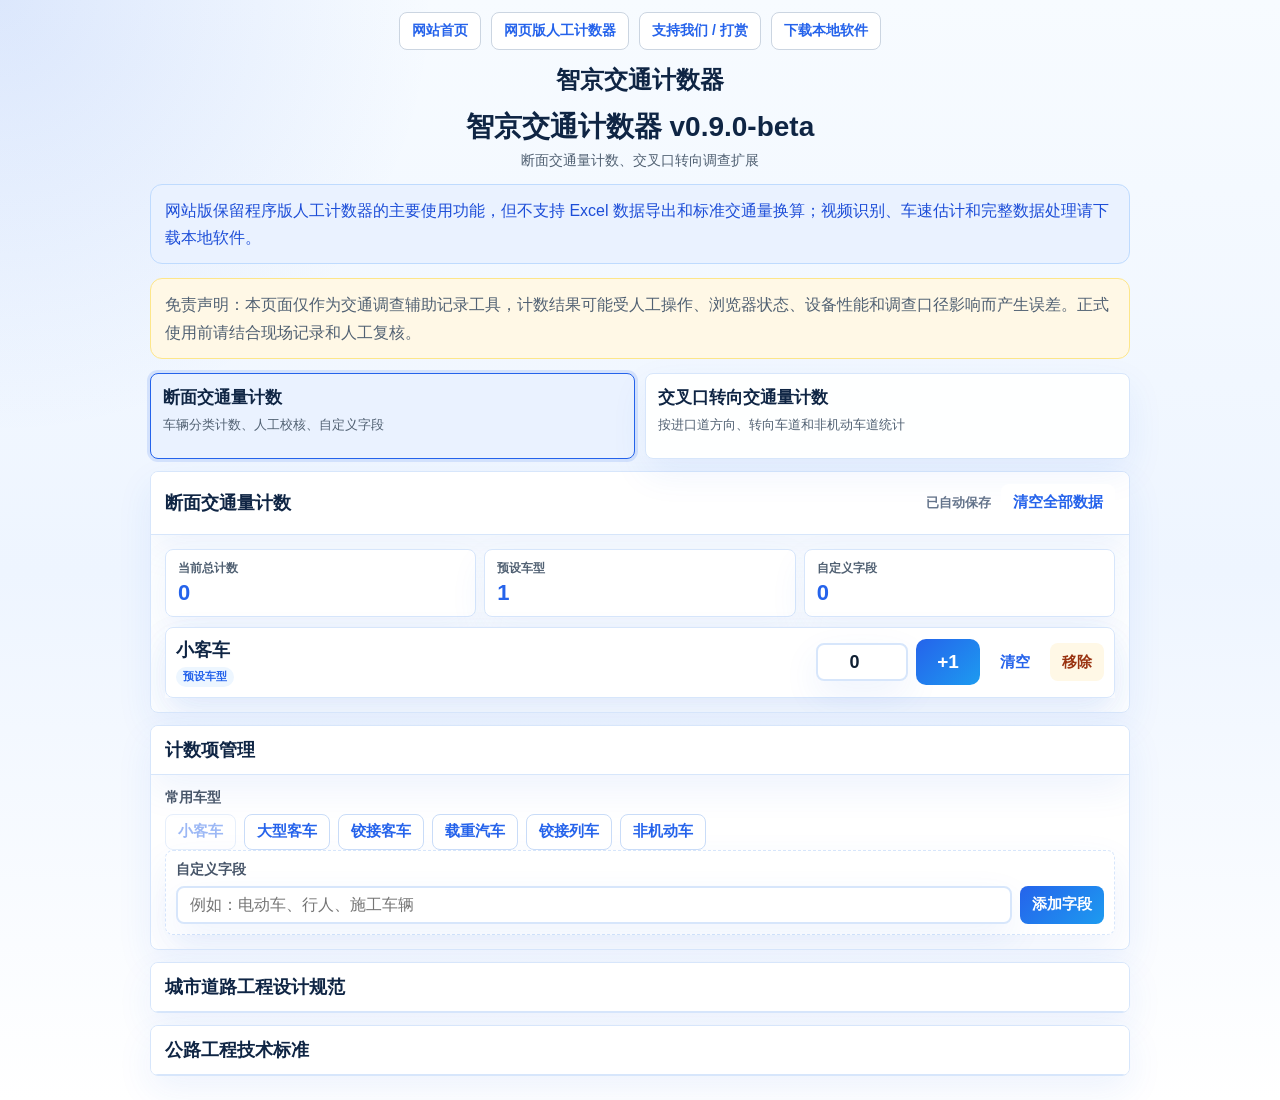
==== counter.html @ b11c57f7 "Add clean web counter page" ====
<!DOCTYPE html>
<html lang="zh-CN">
<head>
  <meta charset="UTF-8">
  <meta name="viewport" content="width=device-width, initial-scale=1.0">
  <title>智京交通计数器 v0.9.0-beta</title>
  <link rel="icon" href="data:,">
  <style>
    * {
      box-sizing: border-box;
      margin: 0;
      padding: 0;
    }

    body {
      min-height: 100vh;
      font-family: "Microsoft YaHei", "PingFang SC", Arial, sans-serif;
      color: #1f2937;
      background: #eef2f6;
      padding: 12px;
    }

    body::before {
      content: "ZhiJing交通计数器";
      position: fixed;
      top: 50%;
      left: 50%;
      transform: translate(-50%, -50%);
      font-size: 64px;
      color: rgba(31, 41, 55, 0.045);
      z-index: 9999;
      pointer-events: none;
      white-space: nowrap;
      font-weight: 700;
    }

    .app {
      width: min(980px, 100%);
      margin: 0 auto;
      position: relative;
    }

    .module-nav {
      align-items: center;
      display: flex;
      flex-wrap: wrap;
      gap: 10px;
      justify-content: center;
      margin: 0 auto 14px;
      max-width: 980px;
    }

    .module-nav a {
      background: #fff;
      border: 1px solid #cbd5e1;
      border-radius: 8px;
      color: #2563eb;
      font-size: 14px;
      font-weight: 800;
      padding: 9px 12px;
      text-decoration: none;
    }

    .module-nav a:hover {
      border-color: #2563eb;
    }

    .title {
      text-align: center;
      font-size: 28px;
      margin: 12px 0 6px;
      color: #111827;
    }

    .subtitle {
      text-align: center;
      color: #64748b;
      margin-bottom: 14px;
      font-size: 14px;
    }

    .page-logo {
      display: block;
      height: auto;
      margin: 0 auto 12px;
      max-width: 150px;
      width: 28vw;
    }

    .manual-module-grid {
      display: grid;
      gap: 10px;
      grid-template-columns: 1fr 1fr;
      margin-bottom: 12px;
    }

    .manual-module-card {
      min-height: 86px;
      padding: 12px;
      border: 1px solid #cbd5e1;
      border-radius: 8px;
      background: #fff;
      color: #1f2937;
      text-align: left;
      cursor: pointer;
      display: grid;
      gap: 7px;
      align-content: start;
    }

    .manual-module-card.active {
      border-color: #2563eb;
      box-shadow: 0 0 0 3px rgba(37, 99, 235, 0.12);
      background: #eff6ff;
    }

    .manual-module-card strong {
      color: #111827;
      font-size: 17px;
    }

    .manual-module-card span {
      color: #64748b;
      font-size: 13px;
      line-height: 1.45;
    }

    .module-badge {
      display: inline-flex;
      width: fit-content;
      min-height: 22px;
      align-items: center;
      padding: 2px 8px;
      border-radius: 999px;
      background: #f1f5f9;
      color: #475569;
      font-size: 12px;
      font-style: normal;
      font-weight: 800;
    }

    .module-view[hidden] {
      display: none;
    }

    .placeholder-panel {
      min-height: 220px;
      display: grid;
      place-items: center;
      padding: 30px 16px;
      text-align: center;
    }

    .placeholder-panel h2 {
      color: #111827;
      font-size: 24px;
      margin-bottom: 8px;
    }

    .placeholder-panel p {
      color: #64748b;
      font-size: 15px;
      line-height: 1.6;
      max-width: 560px;
    }

    .turning-config-grid {
      display: grid;
      gap: 12px;
      grid-template-columns: minmax(220px, 1fr) 2fr;
      align-items: start;
    }

    .lane-config-grid {
      display: grid;
      gap: 8px;
    }

    .lane-group-title {
      color: #334155;
      font-size: 13px;
      font-weight: 800;
      margin: 2px 0 1px;
    }

    .lane-advanced {
      border: 1px solid #d7e0ea;
      border-radius: 8px;
      background: #f8fafc;
      overflow: hidden;
    }

    .lane-advanced summary {
      cursor: pointer;
      color: #1e3a8a;
      font-size: 14px;
      font-weight: 800;
      list-style-position: inside;
      padding: 11px 12px;
    }

    .lane-advanced-body {
      display: grid;
      gap: 8px;
      padding: 0 10px 10px;
    }

    .lane-advanced-note {
      color: #64748b;
      font-size: 12px;
      font-weight: 700;
      line-height: 1.45;
      padding: 0 2px 2px;
    }

    .lane-config-row {
      align-items: center;
      display: grid;
      gap: 8px;
      grid-template-columns: minmax(120px, 1fr) 120px;
      padding: 9px 10px;
      border: 1px solid #e2e8f0;
      border-radius: 8px;
      background: #f8fafc;
    }

    .lane-config-row strong {
      color: #111827;
      font-size: 15px;
    }

    .lane-label-inline {
      display: inline-flex;
      align-items: center;
      gap: 8px;
      min-width: 0;
    }

    .lane-icon {
      flex: 0 0 auto;
      width: 34px;
      height: 34px;
      color: #1d4ed8;
      overflow: visible;
    }

    .lane-icon.combo {
      width: 40px;
      height: 40px;
    }

    .lane-icon.non-motor {
      display: grid;
      place-items: center;
      width: 34px;
      height: 34px;
      border: 2px solid #16803c;
      border-radius: 50%;
      color: #166534;
      font-size: 13px;
      font-weight: 900;
    }

    .lane-count-input {
      width: 100%;
      height: 36px;
      border: 2px solid #cbd5e1;
      border-radius: 8px;
      padding: 0 10px;
      text-align: center;
      font: inherit;
      font-weight: 800;
    }

    .turning-counter-row {
      grid-template-columns: minmax(130px, 1fr) 92px repeat(3, auto);
    }

    .turning-counter-block {
      display: grid;
      gap: 8px;
      padding: 10px;
      border: 1px solid #e2e8f0;
      border-radius: 8px;
      background: #ffffff;
    }

    .turning-counter-head {
      align-items: center;
      display: grid;
      gap: 8px;
      grid-template-columns: minmax(120px, 1fr) auto;
    }

    .count-mode {
      display: inline-flex;
      gap: 4px;
      padding: 3px;
      border: 1px solid #cbd5e1;
      border-radius: 8px;
      background: #f8fafc;
    }

    .count-mode button {
      min-height: 30px;
      border: 0;
      border-radius: 6px;
      padding: 0 9px;
      background: transparent;
      color: #475569;
      font-size: 13px;
      font-weight: 800;
    }

    .count-mode button.active {
      background: #2563eb;
      color: #fff;
    }

    .turning-lane-list {
      display: grid;
      gap: 7px;
    }

    .turning-lane-row {
      align-items: center;
      display: grid;
      gap: 8px;
      grid-template-columns: minmax(110px, 1fr) 92px repeat(3, auto);
      padding: 8px;
      border: 1px solid #e2e8f0;
      border-radius: 8px;
      background: #f8fafc;
    }

    .turning-empty {
      padding: 12px;
      border: 1px dashed #cbd5e1;
      border-radius: 8px;
      background: #f8fafc;
      color: #64748b;
      font-size: 14px;
      font-weight: 700;
      text-align: center;
    }

    .counter-meta {
      color: #64748b;
      font-size: 12px;
      font-weight: 700;
      margin-top: 5px;
    }

    .section {
      background: #fff;
      border: 1px solid #dbe3ed;
      border-radius: 8px;
      box-shadow: 0 4px 16px rgba(15, 23, 42, 0.06);
      margin-bottom: 12px;
      overflow: hidden;
    }

    .section-header {
      display: flex;
      align-items: center;
      justify-content: space-between;
      gap: 12px;
      padding: 12px 14px;
      background: #f8fafc;
      border-bottom: 1px solid #e2e8f0;
    }

    .section-title {
      font-size: 18px;
      font-weight: 700;
      color: #111827;
    }

    .section-body {
      padding: 14px;
    }

    .counter-list {
      display: grid;
      gap: 8px;
    }

    .summary-strip {
      display: grid;
      grid-template-columns: repeat(3, minmax(0, 1fr));
      gap: 8px;
      margin-bottom: 10px;
    }

    .summary-item {
      padding: 10px 12px;
      border: 1px solid #dbe3ed;
      border-radius: 8px;
      background: #f8fafc;
    }

    .summary-label {
      color: #64748b;
      font-size: 12px;
      font-weight: 700;
    }

    .summary-value {
      margin-top: 3px;
      color: #111827;
      font-size: 22px;
      font-weight: 800;
    }

    .counter-row {
      display: grid;
      grid-template-columns: minmax(120px, 1fr) 92px repeat(3, auto);
      align-items: center;
      gap: 8px;
      padding: 10px;
      border: 1px solid #e2e8f0;
      border-radius: 8px;
      background: #fff;
    }

    .counter-name {
      min-width: 0;
      font-size: 18px;
      font-weight: 700;
      color: #111827;
      word-break: break-word;
    }

    .tag {
      display: inline-flex;
      align-items: center;
      width: fit-content;
      min-height: 20px;
      margin-top: 5px;
      padding: 2px 7px;
      border-radius: 999px;
      background: #edf6ff;
      color: #2563eb;
      font-size: 11px;
      font-weight: 700;
    }

    .count-input,
    .field-input {
      width: 100%;
      height: 38px;
      border: 2px solid #cbd5e1;
      border-radius: 8px;
      background: #fff;
      color: #111827;
      font-size: 16px;
      outline: none;
      padding: 0 12px;
      transition: border-color 0.16s, box-shadow 0.16s;
    }

    .count-input {
      border-color: #3182ce;
      text-align: center;
      font-size: 18px;
      font-weight: 700;
    }

    .count-input:focus,
    .field-input:focus {
      border-color: #2563eb;
      box-shadow: 0 0 0 3px rgba(37, 99, 235, 0.14);
    }

    .button {
      min-height: 38px;
      border: none;
      border-radius: 8px;
      padding: 0 12px;
      color: #fff;
      font-size: 15px;
      font-weight: 700;
      cursor: pointer;
      white-space: nowrap;
      transition: transform 0.12s, filter 0.12s;
    }

    .count-plus {
      min-height: 46px;
      min-width: 64px;
      padding: 0 18px;
      font-size: 19px;
      border-radius: 10px;
    }

    .button:hover {
      filter: brightness(0.97);
    }

    .button:active {
      transform: translateY(1px);
    }

    .primary {
      background: #2563eb;
    }

    .success {
      background: #16803c;
    }

    .danger {
      background: #dc2626;
    }

    .muted {
      background: #64748b;
    }

    .purple {
      background: #6d5bd0;
    }

    .add-area {
      display: grid;
      grid-template-columns: minmax(220px, 1fr) auto;
      gap: 8px;
      align-items: end;
      padding: 10px;
      border-radius: 8px;
      background: #f8fafc;
      border: 1px dashed #cbd5e1;
    }

    .field-group {
      display: grid;
      gap: 7px;
    }

    .field-label {
      font-size: 14px;
      color: #475569;
      font-weight: 700;
    }

    .standard-buttons {
      display: flex;
      flex-wrap: wrap;
      gap: 8px;
    }

    .preset-area {
      display: flex;
      flex-wrap: wrap;
      gap: 8px;
    }

    .preset-button {
      min-height: 36px;
      padding: 0 12px;
      border-radius: 8px;
      border: 1px solid #b9c7d8;
      background: #fff;
      color: #1f2937;
      font-size: 15px;
      font-weight: 700;
      cursor: pointer;
    }

    .preset-button:disabled {
      cursor: not-allowed;
      opacity: 0.45;
      background: #f1f5f9;
    }

    .toolbar {
      display: flex;
      flex-wrap: wrap;
      justify-content: center;
      gap: 10px;
      margin-bottom: 18px;
    }

    .convert-panel {
      display: none;
      padding-top: 4px;
    }

    .standard-buttons {
      justify-content: center;
      margin-bottom: 16px;
    }

    .standard-buttons .active {
      outline: 3px solid rgba(109, 91, 208, 0.25);
      background: #4936b6;
    }

    .factor-table-wrap,
    .result-box {
      display: none;
    }

    .result-box {
      margin-top: 14px;
      padding: 14px;
      border: 1px solid #bbf7d0;
      border-radius: 8px;
      background: #f0fdf4;
      color: #166534;
      text-align: center;
      font-size: 24px;
      font-weight: 800;
    }

    .import-notice {
      display: none;
      gap: 8px;
      margin-bottom: 10px;
      padding: 10px 12px;
      border: 1px solid #bfdbfe;
      border-radius: 8px;
      background: #eff6ff;
      color: #1e3a8a;
      font-size: 14px;
      font-weight: 700;
      line-height: 1.5;
    }

    .import-notice small {
      color: #475569;
      font-size: 12px;
      font-weight: 600;
    }

    .export-notice {
      display: none;
      gap: 8px;
      margin-bottom: 10px;
      padding: 10px 12px;
      border: 1px solid #b8dfc4;
      border-radius: 8px;
      background: #eef9f2;
      color: #14532d;
      font-size: 14px;
      font-weight: 700;
      line-height: 1.5;
    }

    .export-notice a {
      color: #145c63;
      font-weight: 800;
    }

    table {
      width: 100%;
      border-collapse: collapse;
      overflow: hidden;
      border-radius: 8px;
      font-size: 16px;
    }

    th,
    td {
      border: 1px solid #cbd5e1;
      padding: 10px;
      text-align: center;
    }

    th {
      background: #eff6ff;
      color: #1e3a8a;
      font-weight: 800;
    }

    .details-content {
      display: none;
      padding: 0 18px 18px;
    }

    .module-note {
      display: grid;
      gap: 6px;
      padding: 12px;
      border: 1px dashed #b9c7d8;
      border-radius: 8px;
      background: #f8fafc;
      color: #475569;
      font-size: 14px;
      line-height: 1.6;
    }

    .module-note strong {
      color: #111827;
    }

    .save-state {
      color: #64748b;
      font-size: 13px;
      font-weight: 700;
    }

    .details-content table {
      margin-top: 0;
    }

    @media (max-width: 620px) {
      .summary-strip,
      .counter-row,
      .add-area,
      .turning-config-grid,
      .lane-config-row,
      .turning-counter-head,
      .turning-counter-row,
      .turning-lane-row,
      .manual-module-grid {
        grid-template-columns: 1fr;
      }

      .counter-row .button,
      .add-area .button {
        width: 100%;
      }

      .title {
        font-size: 27px;
      }

      .counter-name {
        font-size: 20px;
      }

      body {
        padding: 12px;
      }
    }
  </style>
  <style>
    :root {
      color-scheme: dark;
    }

    body {
      background:
        radial-gradient(circle at top right, rgba(214, 175, 92, 0.16), transparent 34vw),
        linear-gradient(180deg, #0b0b0d 0%, #151515 48%, #0b0b0d 100%);
      color: #f7f3e8;
    }

    .manual-module-card,
    .section-card,
    .summary-card,
    .counter-row,
    .web-hidden-feature,
    .convert-section,
    .table-wrapper,
    .custom-box,
    .turning-config,
    .turning-counter-row,
    .turning-summary,
    .result-box,
    .standard-buttons .button,
    input,
    select {
      background: linear-gradient(180deg, #171717, #101010);
      border-color: rgba(214, 175, 92, 0.36);
      color: #f7f3e8;
      box-shadow: 0 14px 34px rgba(0, 0, 0, 0.22);
    }

    .title,
    .section-title,
    .counter-name,
    .summary-value,
    .manual-module-card strong,
    label,
    th,
    h1,
    h2,
    h3 {
      color: #fffaf0;
    }

    .subtitle,
    .manual-module-card span,
    .summary-label,
    .counter-meta,
    .hint,
    .field-note,
    td,
    p {
      color: #d4d0c5;
    }

    .counter-value,
    .summary-value,
    .lane-icon,
    .imported-note,
    a {
      color: #f4d58d;
    }

    .manual-module-card.active,
    .manual-module-card:hover,
    input:focus,
    select:focus {
      background: rgba(214, 175, 92, 0.12);
      border-color: #d6af5c;
      box-shadow: 0 0 0 3px rgba(214, 175, 92, 0.16);
    }

    .button,
    .button.primary,
    .button.success,
    .button.purple,
    .count-plus,
    .count-mode button.active {
      background: linear-gradient(135deg, #d6af5c, #f4d58d);
      color: #111111;
      border-color: #d6af5c;
    }

    .button.muted,
    .count-mode button,
    .preset-button {
      background: #111111;
      border-color: rgba(214, 175, 92, 0.34);
      color: #f4d58d;
    }

    .button.danger {
      background: #2a1712;
      color: #ffd7c2;
    }

    .badge,
    .standard-note,
    .export-notice,
    .website-mode-note {
      background: #17120a;
      border-color: rgba(214, 175, 92, 0.42);
      color: #f7e7ba;
    }

    table th {
      background: #211a0c;
      color: #f4d58d;
    }

    .section,
    .section-header,
    .summary-item,
    .add-area,
    .counter-list,
    .table-box,
    .details-content,
    .turning-section,
    .turning-panel,
    .lane-config,
    .lane-type-row,
    .count-input,
    .field-input {
      background: linear-gradient(180deg, #171717, #101010) !important;
      border-color: rgba(214, 175, 92, 0.36) !important;
      color: #f7f3e8 !important;
    }

    .section-header {
      border-bottom-color: rgba(214, 175, 92, 0.22) !important;
    }
  </style>
  <style>
    .export-notice,
    button[onclick="exportManualExcel()"],
    .convert-section,
    .details-content,
    button[onclick^="toggleTable"] {
      display: none !important;
    }

    body::before {
      display: none !important;
    }

    .website-mode-note {
      background: #fff7ed;
      border: 1px solid #fed7aa;
      border-radius: 12px;
      color: #7c2d12;
      line-height: 1.7;
      margin: 0 auto 14px;
      max-width: 980px;
      padding: 12px 14px;
    }

    .web-disclaimer-note {
      background: #fff8e6;
      border: 1px solid #fde68a;
      border-radius: 12px;
      color: #7c4a03;
      line-height: 1.7;
      margin: 0 auto 14px;
      max-width: 980px;
      padding: 12px 14px;
    }
  </style>
  <style>
    :root {
      color-scheme: light;
    }

    body {
      background:
        radial-gradient(circle at top left, rgba(37, 99, 235, 0.13), transparent 34vw),
        linear-gradient(180deg, #f7fbff 0%, #eef5ff 52%, #ffffff 100%) !important;
      color: #102033 !important;
    }

    .manual-module-card,
    .section-card,
    .summary-card,
    .counter-row,
    .convert-section,
    .table-wrapper,
    .custom-box,
    .turning-config,
    .turning-counter-row,
    .turning-summary,
    .result-box,
    .standard-buttons .button,
    .section,
    .section-header,
    .summary-item,
    .add-area,
    .counter-list,
    .table-box,
    .details-content,
    .turning-section,
    .turning-panel,
    .lane-config,
    .lane-type-row,
    .count-input,
    .field-input,
    .lane-advanced,
    .lane-config-row,
    input,
    select {
      background: rgba(255, 255, 255, 0.96) !important;
      border-color: #d7e6fb !important;
      box-shadow: 0 14px 36px rgba(37, 99, 235, 0.08) !important;
      color: #102033 !important;
    }

    .title,
    .section-title,
    .counter-name,
    .summary-value,
    .manual-module-card strong,
    label,
    th,
    h1,
    h2,
    h3,
    .lane-group-title,
    .lane-config-row strong {
      color: #0f2544 !important;
    }

    .subtitle,
    .manual-module-card span,
    .summary-label,
    .counter-meta,
    .hint,
    .field-note,
    td,
    p,
    .lane-advanced-note {
      color: #516173 !important;
    }

    .counter-value,
    .summary-value,
    .lane-icon,
    .imported-note,
    a,
    .module-badge,
    .lane-advanced summary {
      color: #2563eb !important;
    }

    .module-badge,
    .standard-note,
    .website-mode-note {
      background: #eaf2ff !important;
      border-color: #bfdbfe !important;
      color: #1d4ed8 !important;
    }

    .export-notice {
      background: #fff8e6 !important;
      border-color: #fde68a !important;
      color: #7c4a03 !important;
    }

    .manual-module-card.active,
    .manual-module-card:hover,
    input:focus,
    select:focus {
      background: #eaf2ff !important;
      border-color: #2563eb !important;
      box-shadow: 0 0 0 3px rgba(37, 99, 235, 0.14) !important;
    }

    .button,
    .button.primary,
    .button.success,
    .button.purple,
    .count-plus,
    .count-mode button.active {
      background: linear-gradient(135deg, #2563eb, #1d9bf0) !important;
      border-color: #2563eb !important;
      color: #ffffff !important;
    }

    .button.muted,
    .count-mode button,
    .preset-button {
      background: #ffffff !important;
      border-color: #c9dcf8 !important;
      color: #2563eb !important;
    }

    .button.danger {
      background: #fff8e6 !important;
      border-color: #f59e0b !important;
      color: #9a3412 !important;
    }

    table th {
      background: #eaf2ff !important;
      color: #1d4ed8 !important;
    }

    .section-header {
      border-bottom-color: #d7e6fb !important;
    }

    .lane-icon.non-motor {
      border-color: #16a34a !important;
      color: #15803d !important;
    }
  .page-logo-text{color:#0f2544;font-size:24px;font-weight:900;text-align:center;margin:0 auto 10px;} `</style>
</head>
<body>
  <svg width="0" height="0" style="position:absolute" aria-hidden="true" focusable="false">
    <symbol id="icon-lane-left" viewBox="0 0 44 44">
      <path d="M30 36 V19 C30 14.6 26.4 11 22 11 H11" fill="none" stroke="currentColor" stroke-width="9" stroke-linecap="round" stroke-linejoin="round"/>
      <path d="M14 4 4 11 14 18 Z" fill="currentColor"/>
    </symbol>
    <symbol id="icon-lane-right" viewBox="0 0 44 44">
      <path d="M14 36 V19 C14 14.6 17.6 11 22 11 H33" fill="none" stroke="currentColor" stroke-width="9" stroke-linecap="round" stroke-linejoin="round"/>
      <path d="M30 4 40 11 30 18 Z" fill="currentColor"/>
    </symbol>
    <symbol id="icon-lane-through" viewBox="0 0 44 44">
      <path d="M22 38 V10" fill="none" stroke="currentColor" stroke-width="9" stroke-linecap="round"/>
      <path d="M22 2 11 15 H33 Z" fill="currentColor"/>
    </symbol>
    <symbol id="icon-lane-uturn" viewBox="0 0 44 44">
      <path d="M30 36 V15 C30 9.5 25.5 5 20 5 H17 C11.5 5 7 9.5 7 15 V18" fill="none" stroke="currentColor" stroke-width="8" stroke-linecap="round" stroke-linejoin="round"/>
      <path d="M15 17 7 28 0 17 Z" fill="currentColor"/>
    </symbol>
    <symbol id="icon-lane-left-uturn" viewBox="0 0 64 64">
      <path d="M47 56 V31 C47 23 40 16 32 16 H17" fill="none" stroke="currentColor" stroke-width="8" stroke-linecap="round" stroke-linejoin="round"/>
      <path d="M20 7 6 16 20 25 Z" fill="currentColor"/>
      <path d="M34 56 V39 C34 31 28 25 20 25 H18 C13 25 9 29 9 34 V38" fill="none" stroke="currentColor" stroke-width="6" stroke-linecap="round" stroke-linejoin="round"/>
      <path d="M17 37 9 51 1 37 Z" fill="currentColor"/>
    </symbol>
    <symbol id="icon-lane-through-left" viewBox="0 0 52 52">
      <path d="M32 45 V16" fill="none" stroke="currentColor" stroke-width="8" stroke-linecap="round"/>
      <path d="M32 6 21 19 H43 Z" fill="currentColor"/>
      <path d="M32 27 C32 21 27 16 21 16 H11" fill="none" stroke="currentColor" stroke-width="8" stroke-linecap="round" stroke-linejoin="round"/>
      <path d="M14 9 4 16 14 23 Z" fill="currentColor"/>
    </symbol>
    <symbol id="icon-lane-through-right" viewBox="0 0 52 52">
      <path d="M20 45 V16" fill="none" stroke="currentColor" stroke-width="8" stroke-linecap="round"/>
      <path d="M20 6 9 19 H31 Z" fill="currentColor"/>
      <path d="M20 27 C20 21 25 16 31 16 H41" fill="none" stroke="currentColor" stroke-width="8" stroke-linecap="round" stroke-linejoin="round"/>
      <path d="M38 9 48 16 38 23 Z" fill="currentColor"/>
    </symbol>
    <symbol id="icon-lane-left-right" viewBox="0 0 52 52">
      <path d="M26 45 V30 C26 22 20 16 12 16 H11" fill="none" stroke="currentColor" stroke-width="8" stroke-linecap="round" stroke-linejoin="round"/>
      <path d="M14 9 4 16 14 23 Z" fill="currentColor"/>
      <path d="M26 30 C26 22 32 16 40 16 H41" fill="none" stroke="currentColor" stroke-width="8" stroke-linecap="round" stroke-linejoin="round"/>
      <path d="M38 9 48 16 38 23 Z" fill="currentColor"/>
    </symbol>
    <symbol id="icon-lane-through-left-right" viewBox="0 0 56 56">
      <path d="M28 49 V14" fill="none" stroke="currentColor" stroke-width="8" stroke-linecap="round"/>
      <path d="M28 4 17 17 H39 Z" fill="currentColor"/>
      <path d="M28 29 C28 22 23 17 16 17 H11" fill="none" stroke="currentColor" stroke-width="8" stroke-linecap="round" stroke-linejoin="round"/>
      <path d="M14 10 4 17 14 24 Z" fill="currentColor"/>
      <path d="M28 29 C28 22 33 17 40 17 H45" fill="none" stroke="currentColor" stroke-width="8" stroke-linecap="round" stroke-linejoin="round"/>
      <path d="M42 10 52 17 42 24 Z" fill="currentColor"/>
    </symbol>
  </svg>
  <main class="app">
    <nav class="module-nav manual-module-nav" aria-label="模块导航">
      <a href="./index.html">网站首页</a>
      <a href="./manual-counter.html">网页版人工计数器</a>
      <a href="./support.html">支持我们 / 打赏</a>
      <a href="https://github.com/15611434697lsr/-/releases/latest/download/trafficcounter.zip">下载本地软件</a>
    </nav>
    <div class="page-logo-text">智京交通计数器</div>
    <h1 class="title">智京交通计数器 v0.9.0-beta</h1>
    <p class="subtitle">断面交通量计数、交叉口转向调查扩展</p>
    <p class="website-mode-note">网站版保留程序版人工计数器的主要使用功能，但不支持 Excel 数据导出和标准交通量换算；视频识别、车速估计和完整数据处理请下载本地软件。</p>
    <p class="web-disclaimer-note">免责声明：本页面仅作为交通调查辅助记录工具，计数结果可能受人工操作、浏览器状态、设备性能和调查口径影响而产生误差。正式使用前请结合现场记录和人工复核。</p>

    <section class="manual-module-grid" aria-label="人工计数模块">
      <button class="manual-module-card active" id="trafficVolumeTab" type="button" onclick="selectManualModule('trafficVolume')">
        <strong>断面交通量计数</strong>
        <span>车辆分类计数、人工校核、自定义字段</span>
      </button>
      <button class="manual-module-card" id="turningMovementTab" type="button" onclick="selectManualModule('turningMovement')">
        <strong>交叉口转向交通量计数</strong>
        <span>按进口道方向、转向车道和非机动车道统计</span>
      </button>
    </section>

    <div class="module-view" id="trafficVolumeModule">

    <section class="section">
      <div class="section-header">
        <div class="section-title">断面交通量计数</div>
        <div style="display: flex; align-items: center; gap: 10px; flex-wrap: wrap; justify-content: flex-end;">
          <span class="save-state" id="saveState">已自动保存</span>
          <button class="button primary" type="button" onclick="exportManualExcel()">导出 Excel</button>
          <button class="button muted" type="button" onclick="clearAll()">清空全部数据</button>
        </div>
      </div>
      <div class="section-body">
        <div class="summary-strip">
          <div class="summary-item">
            <div class="summary-label">当前总计数</div>
            <div class="summary-value" id="summaryTotal">0</div>
          </div>
          <div class="summary-item">
            <div class="summary-label">预设车型</div>
            <div class="summary-value" id="summaryPreset">0</div>
          </div>
          <div class="summary-item">
            <div class="summary-label">自定义字段</div>
            <div class="summary-value" id="summaryCustom">0</div>
          </div>
        </div>
        <div class="import-notice" id="importNotice"></div>
        <div class="export-notice" id="exportNotice"></div>
        <div class="counter-list" id="counterList"></div>
      </div>
    </section>

    <section class="section">
      <div class="section-header">
        <div class="section-title">计数项管理</div>
      </div>
      <div class="section-body">
        <label class="field-group">
          <span class="field-label">常用车型</span>
          <div class="preset-area" id="presetArea"></div>
        </label>
        <div class="add-area">
          <label class="field-group">
            <span class="field-label">自定义字段</span>
            <input class="field-input" id="customName" type="text" placeholder="例如：电动车、行人、施工车辆" onkeydown="handleCustomKey(event)">
          </label>
          <button class="button success" type="button" onclick="addCustomCounter()">添加字段</button>
        </div>
      </div>
    </section>

    <section class="section">
      <div class="section-header">
        <div class="section-title">城市道路工程设计规范</div>
        <button class="button primary" type="button" onclick="toggleTable('cityTableBox')">查看车辆外廓尺寸表</button>
      </div>
      <div class="details-content" id="cityTableBox">
        <table>
          <thead>
            <tr>
              <th>车辆类型</th>
              <th>总长(m)</th>
              <th>总宽(m)</th>
              <th>总高(m)</th>
              <th>前悬(m)</th>
              <th>轴距(m)</th>
              <th>后悬(m)</th>
            </tr>
          </thead>
          <tbody>
            <tr>
              <td>小客车</td>
              <td>6.0</td>
              <td>1.8</td>
              <td>2.0</td>
              <td>0.8</td>
              <td>3.8</td>
              <td>1.4</td>
            </tr>
            <tr>
              <td>大型车</td>
              <td>12.0</td>
              <td>2.5</td>
              <td>4.0</td>
              <td>1.5</td>
              <td>6.5</td>
              <td>4.0</td>
            </tr>
            <tr>
              <td>铰接车</td>
              <td>18.0</td>
              <td>2.5</td>
              <td>4.0</td>
              <td>1.7</td>
              <td>5.8+6.7</td>
              <td>3.8</td>
            </tr>
          </tbody>
        </table>
      </div>
    </section>

    <section class="section">
      <div class="section-header">
        <div class="section-title">公路工程技术标准</div>
        <button class="button primary" type="button" onclick="toggleTable('roadTableBox')">查看设计车辆外廓尺寸表</button>
      </div>
      <div class="details-content" id="roadTableBox">
        <table>
          <thead>
            <tr>
              <th>车辆类型</th>
              <th>总长(m)</th>
              <th>总宽(m)</th>
              <th>总高(m)</th>
              <th>前悬(m)</th>
              <th>轴距(m)</th>
              <th>后悬(m)</th>
            </tr>
          </thead>
          <tbody>
            <tr>
              <td>小客车</td>
              <td>6.0</td>
              <td>1.8</td>
              <td>2.0</td>
              <td>0.8</td>
              <td>3.8</td>
              <td>1.4</td>
            </tr>
            <tr>
              <td>大型客车</td>
              <td>13.7</td>
              <td>2.55</td>
              <td>4.0</td>
              <td>2.6</td>
              <td>6.5+1.5</td>
              <td>3.1</td>
            </tr>
            <tr>
              <td>铰接客车</td>
              <td>18.0</td>
              <td>2.5</td>
              <td>4.0</td>
              <td>1.7</td>
              <td>5.8+6.7</td>
              <td>3.8</td>
            </tr>
            <tr>
              <td>载重汽车</td>
              <td>12.0</td>
              <td>2.5</td>
              <td>4.0</td>
              <td>1.5</td>
              <td>6.5</td>
              <td>4.0</td>
            </tr>
            <tr>
              <td>铰接列车</td>
              <td>18.1</td>
              <td>2.55</td>
              <td>4.0</td>
              <td>1.5</td>
              <td>3.3+11.0</td>
              <td>2.3</td>
            </tr>
          </tbody>
        </table>
      </div>
    </section>

    </div>

    <div class="module-view" id="turningMovementModule" hidden>
      <section class="section">
        <div class="section-header">
          <div class="section-title">进口道与车道配置</div>
          <div style="display: flex; align-items: center; gap: 10px; flex-wrap: wrap; justify-content: flex-end;">
            <button class="button primary" type="button" onclick="exportManualExcel()">导出 Excel</button>
            <button class="button muted" type="button" onclick="resetTurningMovement()">清空交叉口计数</button>
          </div>
        </div>
        <div class="section-body">
          <div class="turning-config-grid">
            <label class="field-group">
              <span class="field-label">进口道行驶方向</span>
              <select class="field-input" id="approachDirection" onchange="updateTurningDirection(this.value)">
                <option value="东至西">东至西</option>
                <option value="西至东">西至东</option>
                <option value="南至北">南至北</option>
                <option value="北至南">北至南</option>
                <option value="东北至西南">东北至西南</option>
                <option value="西南至东北">西南至东北</option>
                <option value="西北至东南">西北至东南</option>
                <option value="东南至西北">东南至西北</option>
              </select>
            </label>

            <div class="lane-config-grid" aria-label="车道组成">
              <div class="lane-group-title">常用车道</div>
              <div class="lane-config-row">
                <strong class="lane-label-inline"><svg class="lane-icon" aria-hidden="true"><use href="#icon-lane-left"></use></svg>左转车道</strong>
                <input class="lane-count-input" id="lane-left" type="number" min="0" max="12" value="1" oninput="updateTurningLaneCount('left', this.value)" onchange="updateTurningLaneCount('left', this.value)">
              </div>
              <div class="lane-config-row">
                <strong class="lane-label-inline"><svg class="lane-icon" aria-hidden="true"><use href="#icon-lane-uturn"></use></svg>掉头车道</strong>
                <input class="lane-count-input" id="lane-uturn" type="number" min="0" max="12" value="0" oninput="updateTurningLaneCount('uturn', this.value)" onchange="updateTurningLaneCount('uturn', this.value)">
              </div>
              <div class="lane-config-row">
                <strong class="lane-label-inline"><svg class="lane-icon" aria-hidden="true"><use href="#icon-lane-through"></use></svg>直行车道</strong>
                <input class="lane-count-input" id="lane-through" type="number" min="0" max="12" value="1" oninput="updateTurningLaneCount('through', this.value)" onchange="updateTurningLaneCount('through', this.value)">
              </div>
              <div class="lane-config-row">
                <strong class="lane-label-inline"><svg class="lane-icon" aria-hidden="true"><use href="#icon-lane-right"></use></svg>右转车道</strong>
                <input class="lane-count-input" id="lane-right" type="number" min="0" max="12" value="1" oninput="updateTurningLaneCount('right', this.value)" onchange="updateTurningLaneCount('right', this.value)">
              </div>
              <div class="lane-config-row">
                <strong class="lane-label-inline"><span class="lane-icon non-motor">非</span>非机动车道</strong>
                <input class="lane-count-input" id="lane-nonMotor" type="number" min="0" max="12" value="1" oninput="updateTurningLaneCount('nonMotor', this.value)" onchange="updateTurningLaneCount('nonMotor', this.value)">
              </div>

              <details class="lane-advanced">
                <summary>组合车道（二级选项）</summary>
                <div class="lane-advanced-body">
                  <div class="lane-advanced-note">道路存在复合箭头车道时再填写；没有的保持 0。</div>
              <div class="lane-config-row">
                <strong class="lane-label-inline"><svg class="lane-icon combo" aria-hidden="true"><use href="#icon-lane-left-uturn"></use></svg>左转掉头混合车道</strong>
                <input class="lane-count-input" id="lane-leftUturn" type="number" min="0" max="12" value="0" oninput="updateTurningLaneCount('leftUturn', this.value)" onchange="updateTurningLaneCount('leftUturn', this.value)">
              </div>
              <div class="lane-config-row">
                <strong class="lane-label-inline"><svg class="lane-icon combo" aria-hidden="true"><use href="#icon-lane-through-left"></use></svg>直行左转混合车道</strong>
                <input class="lane-count-input" id="lane-throughLeft" type="number" min="0" max="12" value="0" oninput="updateTurningLaneCount('throughLeft', this.value)" onchange="updateTurningLaneCount('throughLeft', this.value)">
              </div>
              <div class="lane-config-row">
                <strong class="lane-label-inline"><svg class="lane-icon combo" aria-hidden="true"><use href="#icon-lane-through-right"></use></svg>直行右转混合车道</strong>
                <input class="lane-count-input" id="lane-throughRight" type="number" min="0" max="12" value="0" oninput="updateTurningLaneCount('throughRight', this.value)" onchange="updateTurningLaneCount('throughRight', this.value)">
              </div>
              <div class="lane-config-row">
                <strong class="lane-label-inline"><svg class="lane-icon combo" aria-hidden="true"><use href="#icon-lane-left-right"></use></svg>左转右转混合车道</strong>
                <input class="lane-count-input" id="lane-leftRight" type="number" min="0" max="12" value="0" oninput="updateTurningLaneCount('leftRight', this.value)" onchange="updateTurningLaneCount('leftRight', this.value)">
              </div>
              <div class="lane-config-row">
                <strong class="lane-label-inline"><svg class="lane-icon combo" aria-hidden="true"><use href="#icon-lane-through-left-right"></use></svg>直行左转右转混合车道</strong>
                <input class="lane-count-input" id="lane-throughLeftRight" type="number" min="0" max="12" value="0" oninput="updateTurningLaneCount('throughLeftRight', this.value)" onchange="updateTurningLaneCount('throughLeftRight', this.value)">
              </div>
                </div>
              </details>
            </div>
          </div>
        </div>
      </section>

      <section class="section">
        <div class="section-header">
          <div class="section-title">转向交通量计数</div>
          <span class="save-state" id="turningSaveState">已自动保存</span>
        </div>
        <div class="section-body">
          <div class="export-notice" id="turningExportNotice"></div>
          <div class="summary-strip">
            <div class="summary-item">
              <div class="summary-label">当前进口道</div>
              <div class="summary-value" id="turningDirectionSummary">东至西</div>
            </div>
            <div class="summary-item">
              <div class="summary-label">机动车转向合计</div>
              <div class="summary-value" id="turningMotorTotal">0</div>
            </div>
            <div class="summary-item">
              <div class="summary-label">非机动车合计</div>
              <div class="summary-value" id="turningNonMotorTotal">0</div>
            </div>
          </div>
          <div class="counter-list" id="turningCounterList"></div>
        </div>
      </section>
    </div>

  </main>

  <script>
    const STORAGE_KEY = "trafficCounterV13";
    const TURNING_STORAGE_KEY = "turningMovementCounterV1";
    const VIDEO_IMPORT_KEY = "trafficCounterVideoImportV1";
    const ROAD_STANDARD_NAMES = ["小客车", "大型客车", "铰接客车", "载重汽车", "铰接列车"];
    const TURNING_TYPES = [
      { key: "left", name: "左转", laneLabel: "左转车道", motor: true },
      { key: "uturn", name: "掉头", laneLabel: "掉头车道", motor: true },
      { key: "through", name: "直行", laneLabel: "直行车道", motor: true },
      { key: "right", name: "右转", laneLabel: "右转车道", motor: true },
      { key: "nonMotor", name: "非机动车", laneLabel: "非机动车道", motor: false }
    ];
    const TURNING_LANE_TYPES = [
      { key: "left", name: "左转车道" },
      { key: "leftUturn", name: "左转掉头混合车道" },
      { key: "throughLeft", name: "直行左转混合车道" },
      { key: "throughRight", name: "直行右转混合车道" },
      { key: "leftRight", name: "左转右转混合车道" },
      { key: "throughLeftRight", name: "直行左转右转混合车道" },
      { key: "uturn", name: "掉头车道" },
      { key: "through", name: "直行车道" },
      { key: "right", name: "右转车道" },
      { key: "nonMotor", name: "非机动车道" }
    ];
    const presetCounters = [
      { name: "小客车", road: 1.0, city: 1.0, selectable: true },
      { name: "大型客车", road: 1.5, city: 2.0, selectable: true },
      { name: "铰接客车", road: 4.0, city: 3.0, selectable: true },
      { name: "载重汽车", road: 2.5, city: 2.5, selectable: true },
      { name: "铰接列车", road: 4.0, city: 3.0, selectable: true },
      { name: "非机动车", road: 0.2, city: 0.2, selectable: true }
    ];

    let counters = [
      { name: "小客车", count: 0, road: 1.0, city: 1.0, custom: false }
    ];
    let turningMovement = {
      direction: "东至西",
      lanes: {
        left: 1,
        leftUturn: 0,
        throughLeft: 0,
        throughRight: 0,
        leftRight: 0,
        throughLeftRight: 0,
        uturn: 0,
        through: 1,
        right: 1,
        nonMotor: 1
      },
      counts: {
        left: 0,
        uturn: 0,
        through: 0,
        right: 0,
        nonMotor: 0
      },
      countModes: {
        left: "merged",
        uturn: "merged",
        through: "merged",
        right: "merged",
        nonMotor: "merged"
      },
      laneCounts: {
        left: [],
        uturn: [],
        through: [],
        right: [],
        nonMotor: []
      }
    };
    let currentStandard = "";
    let convertOpen = false;

    function selectManualModule(moduleName) {
      const trafficActive = moduleName === "trafficVolume";
      document.getElementById("trafficVolumeModule").hidden = !trafficActive;
      document.getElementById("turningMovementModule").hidden = trafficActive;
      document.getElementById("trafficVolumeTab").classList.toggle("active", trafficActive);
      document.getElementById("turningMovementTab").classList.toggle("active", !trafficActive);
    }

    function normalizeName(name) {
      return name.trim().replace(/\s+/g, " ");
    }

    function getCounter(name) {
      return counters.find(item => item.name === name);
    }

    function saveTurningMovement() {
      localStorage.setItem(TURNING_STORAGE_KEY, JSON.stringify(turningMovement));
      const state = document.getElementById("turningSaveState");
      if (state) state.innerText = "已自动保存";
    }

    function loadTurningMovement() {
      try {
        const saved = JSON.parse(localStorage.getItem(TURNING_STORAGE_KEY) || "null");
        if (!saved || typeof saved !== "object") return;
        turningMovement.direction = typeof saved.direction === "string" ? saved.direction : "东至西";
        TURNING_LANE_TYPES.forEach(type => {
          turningMovement.lanes[type.key] = clampLaneCount(saved.lanes?.[type.key]);
        });
        TURNING_TYPES.forEach(type => {
          turningMovement.counts[type.key] = Math.max(0, parseInt(saved.counts?.[type.key], 10) || 0);
          turningMovement.countModes[type.key] = saved.countModes?.[type.key] === "split" ? "split" : "merged";
          const savedLaneCounts = Array.isArray(saved.laneCounts?.[type.key]) ? saved.laneCounts[type.key] : [];
          turningMovement.laneCounts[type.key] = savedLaneCounts.map(value => Math.max(0, parseInt(value, 10) || 0));
        });
        normalizeTurningLaneCounts();
      } catch (error) {
        localStorage.removeItem(TURNING_STORAGE_KEY);
      }
    }

    function clampLaneCount(value) {
      return Math.max(0, Math.min(12, parseInt(value, 10) || 0));
    }

    function updateTurningDirection(value) {
      turningMovement.direction = value || "东至西";
      renderTurningMovement();
    }

    function updateTurningLaneCount(key, value) {
      if (!TURNING_LANE_TYPES.some(type => type.key === key)) return;
      turningMovement.lanes[key] = clampLaneCount(value);
      normalizeTurningLaneCounts();
      renderTurningMovement();
    }

    function syncTurningCount(key, value) {
      if (!TURNING_TYPES.some(type => type.key === key)) return;
      turningMovement.counts[key] = Math.max(0, parseInt(value, 10) || 0);
      renderTurningMovement();
    }

    function addTurningCount(key) {
      if (!TURNING_TYPES.some(type => type.key === key)) return;
      turningMovement.counts[key] += 1;
      renderTurningMovement();
    }

    function subtractTurningCount(key) {
      if (!TURNING_TYPES.some(type => type.key === key)) return;
      turningMovement.counts[key] = Math.max(0, turningMovement.counts[key] - 1);
      renderTurningMovement();
    }

    function clearTurningCount(key) {
      if (!TURNING_TYPES.some(type => type.key === key)) return;
      turningMovement.counts[key] = 0;
      turningMovement.laneCounts[key] = [];
      renderTurningMovement();
    }

    function resetTurningMovement() {
      const total = totalTurningCount();
      if (total > 0 && !confirm("确定要清空当前交叉口转向计数吗？")) return;
      TURNING_TYPES.forEach(type => {
        turningMovement.counts[type.key] = 0;
        turningMovement.laneCounts[type.key] = [];
      });
      renderTurningMovement();
    }

    function setTurningCountMode(key, mode) {
      if (!TURNING_TYPES.some(type => type.key === key)) return;
      turningMovement.countModes[key] = mode === "split" ? "split" : "merged";
      normalizeTurningLaneCounts();
      renderTurningMovement();
    }

    function syncTurningLaneCount(key, index, value) {
      if (!TURNING_TYPES.some(type => type.key === key)) return;
      normalizeTurningLaneCounts();
      turningMovement.laneCounts[key][index] = Math.max(0, parseInt(value, 10) || 0);
      renderTurningMovement();
    }

    function addTurningLaneCount(key, index) {
      if (!TURNING_TYPES.some(type => type.key === key)) return;
      normalizeTurningLaneCounts();
      turningMovement.laneCounts[key][index] = (turningMovement.laneCounts[key][index] || 0) + 1;
      renderTurningMovement();
    }

    function subtractTurningLaneCount(key, index) {
      if (!TURNING_TYPES.some(type => type.key === key)) return;
      normalizeTurningLaneCounts();
      turningMovement.laneCounts[key][index] = Math.max(0, (turningMovement.laneCounts[key][index] || 0) - 1);
      renderTurningMovement();
    }

    function clearTurningLaneCount(key, index) {
      if (!TURNING_TYPES.some(type => type.key === key)) return;
      normalizeTurningLaneCounts();
      turningMovement.laneCounts[key][index] = 0;
      renderTurningMovement();
    }

    function renderTurningMovement() {
      const directionInput = document.getElementById("approachDirection");
      if (directionInput) directionInput.value = turningMovement.direction;
      TURNING_LANE_TYPES.forEach(type => {
        const input = document.getElementById(`lane-${type.key}`);
        if (input) input.value = turningMovement.lanes[type.key];
      });

      const list = document.getElementById("turningCounterList");
      if (list) {
        const activeTypes = TURNING_TYPES.filter(type => effectiveTurningLaneCount(type.key) > 0);
        list.innerHTML = activeTypes.length ? activeTypes.map(type => {
          const laneCount = effectiveTurningLaneCount(type.key);
          const mode = turningMovement.countModes[type.key] || "merged";
          const count = turningTypeTotal(type.key);
          const average = laneCount > 0 ? (count / laneCount).toFixed(1) : "0.0";
          const laneDetail = turningLaneDetail(type.key);
          const modeButtons = laneCount > 1 ? `
            <div class="count-mode" aria-label="${escapeAttr(type.name)}计数方式">
              <button class="${mode === "merged" ? "active" : ""}" type="button" onclick="setTurningCountMode('${type.key}', 'merged')">合并</button>
              <button class="${mode === "split" ? "active" : ""}" type="button" onclick="setTurningCountMode('${type.key}', 'split')">分车道</button>
            </div>
          ` : "";
          const counterBody = mode === "split" && laneCount > 1
            ? renderTurningLaneRows(type, laneCount)
            : renderTurningMergedRow(type, count);
          return `
            <div class="turning-counter-block">
              <div class="turning-counter-head">
                <div>
                <div class="counter-name">${escapeHtml(type.name)}</div>
                <div class="counter-meta">${escapeHtml(turningMovement.direction)} · 有效车道 ${laneCount} 条 · ${escapeHtml(laneDetail)} · 平均 ${average} 辆/车道</div>
              </div>
                ${modeButtons}
              </div>
              ${counterBody}
            </div>
          `;
        }).join("") : `<div class="turning-empty">请先在上方填写至少一种车道数量。</div>`;
      }

      const motorTotal = TURNING_TYPES
        .filter(type => type.motor)
        .reduce((sum, type) => sum + turningTypeTotal(type.key), 0);
      const nonMotorTotal = turningTypeTotal("nonMotor");
      document.getElementById("turningDirectionSummary").innerText = turningMovement.direction;
      document.getElementById("turningMotorTotal").innerText = motorTotal;
      document.getElementById("turningNonMotorTotal").innerText = nonMotorTotal;
      saveTurningMovement();
    }

    function renderTurningMergedRow(type, count) {
      return `
        <div class="counter-row turning-counter-row">
          <div class="counter-meta">合并计数</div>
          <input class="count-input" type="number" min="0" value="${count}" onchange="syncTurningCount('${type.key}', this.value)">
          <button class="button primary count-plus" type="button" onclick="addTurningCount('${type.key}')">+1</button>
          <button class="button muted" type="button" onclick="subtractTurningCount('${type.key}')">-1</button>
          <button class="button danger" type="button" onclick="clearTurningCount('${type.key}')">清空</button>
        </div>
      `;
    }

    function renderTurningLaneRows(type, laneCount) {
      normalizeTurningLaneCounts();
      const rows = Array.from({ length: laneCount }, (_, index) => {
        const value = turningMovement.laneCounts[type.key][index] || 0;
        return `
          <div class="turning-lane-row">
            <div class="counter-meta">车道 ${index + 1}</div>
            <input class="count-input" type="number" min="0" value="${value}" onchange="syncTurningLaneCount('${type.key}', ${index}, this.value)">
            <button class="button primary count-plus" type="button" onclick="addTurningLaneCount('${type.key}', ${index})">+1</button>
            <button class="button muted" type="button" onclick="subtractTurningLaneCount('${type.key}', ${index})">-1</button>
            <button class="button danger" type="button" onclick="clearTurningLaneCount('${type.key}', ${index})">清空</button>
          </div>
        `;
      }).join("");
      return `<div class="turning-lane-list">${rows}</div>`;
    }

    function effectiveTurningLaneCount(key) {
      const lanes = turningMovement.lanes;
      if (key === "left") {
        return (lanes.left || 0) + (lanes.leftUturn || 0) + (lanes.throughLeft || 0)
          + (lanes.leftRight || 0) + (lanes.throughLeftRight || 0);
      }
      if (key === "uturn") return (lanes.uturn || 0) + (lanes.leftUturn || 0);
      if (key === "through") {
        return (lanes.through || 0) + (lanes.throughLeft || 0)
          + (lanes.throughRight || 0) + (lanes.throughLeftRight || 0);
      }
      if (key === "right") {
        return (lanes.right || 0) + (lanes.throughRight || 0)
          + (lanes.leftRight || 0) + (lanes.throughLeftRight || 0);
      }
      if (key === "nonMotor") return lanes.nonMotor || 0;
      return 0;
    }

    function normalizeTurningLaneCounts() {
      TURNING_TYPES.forEach(type => {
        const laneCount = effectiveTurningLaneCount(type.key);
        const current = Array.isArray(turningMovement.laneCounts[type.key]) ? turningMovement.laneCounts[type.key] : [];
        turningMovement.laneCounts[type.key] = Array.from({ length: laneCount }, (_, index) =>
          Math.max(0, parseInt(current[index], 10) || 0)
        );
        if (laneCount <= 1 && turningMovement.countModes[type.key] === "split") {
          turningMovement.countModes[type.key] = "merged";
        }
      });
    }

    function turningTypeTotal(key) {
      if (turningMovement.countModes[key] === "split") {
        normalizeTurningLaneCounts();
        return turningMovement.laneCounts[key].reduce((sum, value) => sum + (parseInt(value, 10) || 0), 0);
      }
      return Math.max(0, parseInt(turningMovement.counts[key], 10) || 0);
    }

    function totalTurningCount() {
      return TURNING_TYPES.reduce((sum, type) => sum + turningTypeTotal(type.key), 0);
    }

    function turningLaneDetail(key) {
      const lanes = turningMovement.lanes;
      if (key === "left") {
        return `左转${lanes.left || 0}，左转掉头${lanes.leftUturn || 0}，直行左转${lanes.throughLeft || 0}，左转右转${lanes.leftRight || 0}，直行左转右转${lanes.throughLeftRight || 0}`;
      }
      if (key === "uturn") {
        return `掉头${lanes.uturn || 0}，左转掉头${lanes.leftUturn || 0}`;
      }
      if (key === "through") {
        return `直行${lanes.through || 0}，直行左转${lanes.throughLeft || 0}，直行右转${lanes.throughRight || 0}，直行左转右转${lanes.throughLeftRight || 0}`;
      }
      if (key === "right") {
        return `右转${lanes.right || 0}，直行右转${lanes.throughRight || 0}，左转右转${lanes.leftRight || 0}，直行左转右转${lanes.throughLeftRight || 0}`;
      }
      if (key === "nonMotor") return `非机动车道${lanes.nonMotor || 0}`;
      return "";
    }

    function saveData() {
      localStorage.setItem(STORAGE_KEY, JSON.stringify(counters));
      const state = document.getElementById("saveState");
      if (state) state.innerText = "已自动保存";
    }

    function loadData() {
      try {
        const saved = JSON.parse(localStorage.getItem(STORAGE_KEY) || "null");
        if (!Array.isArray(saved) || saved.length === 0) return;
        counters = saved
          .filter(item => item && typeof item.name === "string")
          .map(item => ({
            name: item.name,
            count: Math.max(0, parseInt(item.count, 10) || 0),
            road: Number(item.road) || 0,
            city: Number(item.city) || 0,
            custom: Boolean(item.custom)
          }));
      } catch (error) {
        localStorage.removeItem(STORAGE_KEY);
      }
    }

    function updateSummary() {
      const total = counters.reduce((sum, item) => sum + item.count, 0);
      const presetCount = counters.filter(item => !item.custom).length;
      const customCount = counters.filter(item => item.custom).length;
      document.getElementById("summaryTotal").innerText = total;
      document.getElementById("summaryPreset").innerText = presetCount;
      document.getElementById("summaryCustom").innerText = customCount;
    }

    function renderCounters() {
      const list = document.getElementById("counterList");
      list.innerHTML = counters.map(item => `
        <div class="counter-row" data-name="${escapeAttr(item.name)}">
          <div>
            <div class="counter-name">${escapeHtml(item.name)}</div>
            ${item.custom ? '<div class="tag">自定义字段</div>' : '<div class="tag">预设车型</div>'}
          </div>
          <input class="count-input" type="number" min="0" value="${item.count}" onchange="syncData('${escapeJs(item.name)}', this.value)">
          <button class="button primary count-plus" type="button" onclick="addOne('${escapeJs(item.name)}')">+1</button>
          <button class="button muted" type="button" onclick="clearOne('${escapeJs(item.name)}')">清空</button>
          <button class="button danger" type="button" onclick="removeCounter('${escapeJs(item.name)}')">移除</button>
        </div>
      `).join("");
      updateSummary();
      renderPresetButtons();
      saveData();
      hideResult();
      if (currentStandard) renderFactorTable();
    }

    function renderPresetButtons() {
      const area = document.getElementById("presetArea");
      area.innerHTML = presetCounters.filter(item => item.selectable).map(item => {
        const exists = Boolean(getCounter(item.name));
        return `<button class="preset-button" type="button" ${exists ? "disabled" : ""} onclick="addPresetCounter('${escapeJs(item.name)}')">${escapeHtml(item.name)}</button>`;
      }).join("");
    }

    function addPresetCounter(name) {
      if (getCounter(name)) return;
      const preset = presetCounters.find(item => item.name === name);
      if (!preset) return;
      counters.push({ name: preset.name, count: 0, road: preset.road, city: preset.city, custom: false });
      renderCounters();
    }

    function handleCustomKey(event) {
      if (event.key === "Enter") {
        event.preventDefault();
        addCustomCounter();
      }
    }

    function addCustomCounter() {
      const nameInput = document.getElementById("customName");
      const name = normalizeName(nameInput.value);

      if (!name) {
        alert("请输入自定义字段名称。");
        nameInput.focus();
        return;
      }

      if (getCounter(name)) {
        alert("这个字段已经存在。");
        nameInput.focus();
        return;
      }

      counters.push({
        name,
        count: 0,
        road: 0,
        city: 0,
        custom: true
      });

      nameInput.value = "";
      renderCounters();
    }

    function syncData(name, value) {
      const item = getCounter(name);
      if (!item) return;
      item.count = Math.max(0, parseInt(value, 10) || 0);
      renderCounters();
    }

    function addOne(name) {
      const item = getCounter(name);
      if (!item) return;
      item.count += 1;
      renderCounters();
    }

    function clearOne(name) {
      const item = getCounter(name);
      if (!item) return;
      item.count = 0;
      renderCounters();
    }

    function removeCounter(name) {
      if (!confirm("确定要移除此计数器吗？")) return;
      counters = counters.filter(item => item.name !== name);
      renderCounters();
    }

    function clearAll() {
      const total = counters.reduce((sum, item) => sum + item.count, 0);
      if (total > 0 && !confirm("确定要清空全部计数吗？")) return;
      counters.forEach(item => {
        item.count = 0;
      });
      renderCounters();
    }

    function handlePendingVideoImport() {
      const raw = localStorage.getItem(VIDEO_IMPORT_KEY);
      if (!raw) return;

      let payload = null;
      try {
        payload = JSON.parse(raw);
      } catch (error) {
        localStorage.removeItem(VIDEO_IMPORT_KEY);
        return;
      }

      const counts = payload && payload.counts && typeof payload.counts === "object" ? payload.counts : null;
      if (!counts) {
        localStorage.removeItem(VIDEO_IMPORT_KEY);
        return;
      }

      const fromVideoButton = new URLSearchParams(window.location.search).get("import") === "video";
      const summary = ROAD_STANDARD_NAMES
        .map(name => `${name}：${Math.max(0, parseInt(counts[name], 10) || 0)}`)
        .join("\\n");
      const shouldImport = fromVideoButton || confirm(
        "检测到视频识别精确分类结果，是否导入到人工计数器？\\n\\n" +
        summary +
        "\\n\\n导入后会覆盖预设车型数量，自定义字段会保留。"
      );
      localStorage.removeItem(VIDEO_IMPORT_KEY);
      if (!shouldImport) return;

      importVideoCounts(counts);
      showImportNotice(payload);
    }

    function importVideoCounts(counts) {
      const customCounters = counters.filter(item => item.custom);
      const importedCounters = ROAD_STANDARD_NAMES.map(name => {
        const preset = presetCounters.find(item => item.name === name);
        return {
          name,
          count: Math.max(0, parseInt(counts[name], 10) || 0),
          road: preset ? preset.road : 0,
          city: preset ? preset.city : 0,
          custom: false
        };
      });
      counters = [...importedCounters, ...customCounters];
      convertOpen = true;
      document.getElementById("convertContent").style.display = "block";
      document.getElementById("toggleText").innerText = "收起换算功能";
      renderCounters();
    }

    function showImportNotice(payload) {
      const notice = document.getElementById("importNotice");
      const total = Number(payload.total || 0);
      notice.innerHTML = `
        <div>已导入视频识别结果：共 ${total} 辆。你可以先人工校正数量，再选择公路标准或城市道路标准进行标准交通量换算。</div>
        <small>来源：视频识别精确分类结果</small>
      `;
      notice.style.display = "grid";
    }

    function toggleConvert() {
      convertOpen = !convertOpen;
      document.getElementById("convertContent").style.display = convertOpen ? "block" : "none";
      document.getElementById("toggleText").innerText = convertOpen ? "收起换算功能" : "展开换算功能";
    }

    function selectStandard(type, event) {
      currentStandard = type;
      document.querySelectorAll(".standard-btn").forEach(button => button.classList.remove("active"));
      event.currentTarget.classList.add("active");
      document.getElementById("factorBox").style.display = "block";
      document.getElementById("confirmButton").style.display = "inline-block";
      renderFactorTable();
      hideResult();
    }

    function renderFactorTable() {
      const title = currentStandard === "road" ? "公路标准(JTG B01-2014) 车辆折算系数" : "城市道路标准(CJJ 37-2012) 车辆折算系数";
      const key = currentStandard === "road" ? "road" : "city";
      const rows = presetCounters.map(preset => {
        const activeCounter = getCounter(preset.name);
        const count = activeCounter ? activeCounter.count : 0;
        return `
        <tr>
          <td>${escapeHtml(preset.name)}</td>
          <td>${preset[key]}</td>
          <td>${count}</td>
          <td>${(count * preset[key]).toFixed(2)}</td>
        </tr>
      `;
      }).join("");

      document.getElementById("factorTable").innerHTML = `
        <thead>
          <tr><th colspan="4">${title}</th></tr>
          <tr>
            <th>字段/车型</th>
            <th>系数</th>
            <th>当前数量</th>
            <th>折算量(pcu)</th>
          </tr>
        </thead>
        <tbody>${rows}</tbody>
      `;
    }

    function calcConvert() {
      if (!currentStandard) {
        alert("请先选择公路标准或城市道路标准。");
        return;
      }
      const key = currentStandard === "road" ? "road" : "city";
      const total = counters
        .filter(item => !item.custom)
        .reduce((sum, item) => sum + item.count * item[key], 0);
      const box = document.getElementById("resultBox");
      box.innerText = "标准交通量：" + total.toFixed(2) + " pcu";
      box.style.display = "block";
      renderFactorTable();
    }

    async function exportManualExcel() {
      try {
        normalizeTurningLaneCounts();
        const response = await fetch("", {
          method: "POST",
          headers: { "Content-Type": "application/json" },
          body: JSON.stringify({
            counters,
            current_standard: currentStandard,
            turning_movement: turningMovement
          })
        });
        if (!response.ok) {
          const error = await response.json().catch(() => ({}));
          alert(error.detail || "导出 Excel 失败。");
          return;
        }
        const payload = await response.json();
        const noticeHtml = `
          <div>${escapeHtml(payload.message || "Excel 报表已生成")}：${escapeHtml(payload.filename || "")}</div>
          <a href="${escapeAttr(payload.xlsx_url)}" download>点击下载 Excel 报表</a>
        `;
        ["exportNotice", "turningExportNotice"].forEach(id => {
          const notice = document.getElementById(id);
          if (!notice) return;
          notice.innerHTML = noticeHtml;
          notice.style.display = "grid";
        });
      } catch (error) {
        alert("导出 Excel 失败，请确认本地程序正在运行。");
      }
    }

    function hideResult() {
      document.getElementById("resultBox").style.display = "none";
    }

    function toggleTable(id) {
      const box = document.getElementById(id);
      box.style.display = box.style.display === "block" ? "none" : "block";
    }

    function escapeHtml(value) {
      return String(value)
        .replaceAll("&", "&amp;")
        .replaceAll("<", "&lt;")
        .replaceAll(">", "&gt;")
        .replaceAll('"', "&quot;")
        .replaceAll("'", "&#039;");
    }

    function escapeAttr(value) {
      return escapeHtml(value);
    }

    function escapeJs(value) {
      return String(value).replace(/\\/g, "\\\\").replace(/'/g, "\\'");
    }

    loadData();
    loadTurningMovement();
    handlePendingVideoImport();
    renderCounters();
    renderTurningMovement();
  </script>
</body>
</html>
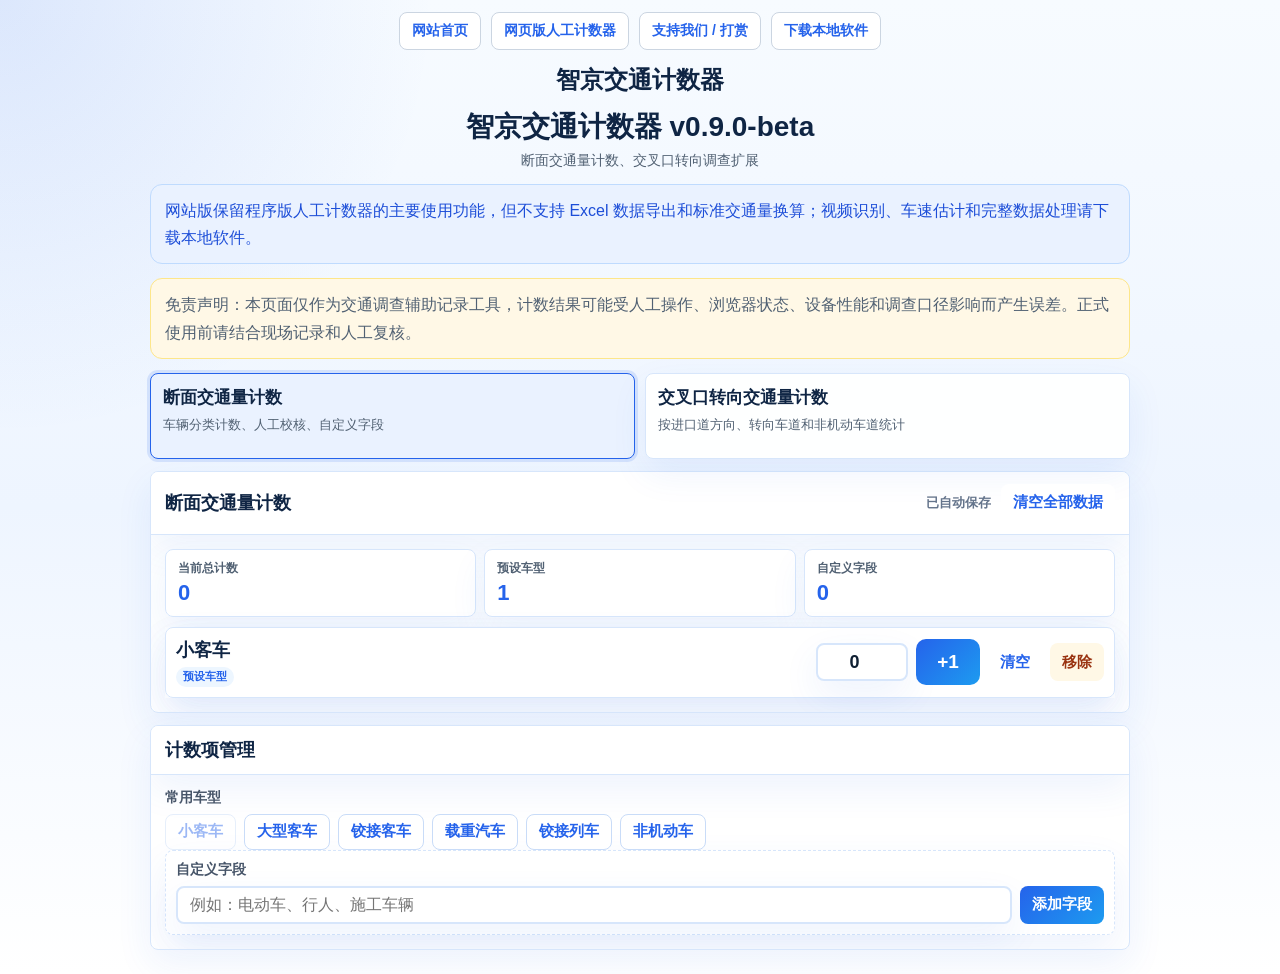
==== commit eda89b5a: "更新网页版功能指引与计数器页面" ====
--- a/counter.html
+++ b/counter.html
@@ -1,4 +1,4 @@
-<!DOCTYPE html>
+﻿<!DOCTYPE html>
 <html lang="zh-CN">
 <head>
   <meta charset="UTF-8">
@@ -1176,127 +1176,6 @@
         </div>
       </div>
     </section>
-
-    <section class="section">
-      <div class="section-header">
-        <div class="section-title">城市道路工程设计规范</div>
-        <button class="button primary" type="button" onclick="toggleTable('cityTableBox')">查看车辆外廓尺寸表</button>
-      </div>
-      <div class="details-content" id="cityTableBox">
-        <table>
-          <thead>
-            <tr>
-              <th>车辆类型</th>
-              <th>总长(m)</th>
-              <th>总宽(m)</th>
-              <th>总高(m)</th>
-              <th>前悬(m)</th>
-              <th>轴距(m)</th>
-              <th>后悬(m)</th>
-            </tr>
-          </thead>
-          <tbody>
-            <tr>
-              <td>小客车</td>
-              <td>6.0</td>
-              <td>1.8</td>
-              <td>2.0</td>
-              <td>0.8</td>
-              <td>3.8</td>
-              <td>1.4</td>
-            </tr>
-            <tr>
-              <td>大型车</td>
-              <td>12.0</td>
-              <td>2.5</td>
-              <td>4.0</td>
-              <td>1.5</td>
-              <td>6.5</td>
-              <td>4.0</td>
-            </tr>
-            <tr>
-              <td>铰接车</td>
-              <td>18.0</td>
-              <td>2.5</td>
-              <td>4.0</td>
-              <td>1.7</td>
-              <td>5.8+6.7</td>
-              <td>3.8</td>
-            </tr>
-          </tbody>
-        </table>
-      </div>
-    </section>
-
-    <section class="section">
-      <div class="section-header">
-        <div class="section-title">公路工程技术标准</div>
-        <button class="button primary" type="button" onclick="toggleTable('roadTableBox')">查看设计车辆外廓尺寸表</button>
-      </div>
-      <div class="details-content" id="roadTableBox">
-        <table>
-          <thead>
-            <tr>
-              <th>车辆类型</th>
-              <th>总长(m)</th>
-              <th>总宽(m)</th>
-              <th>总高(m)</th>
-              <th>前悬(m)</th>
-              <th>轴距(m)</th>
-              <th>后悬(m)</th>
-            </tr>
-          </thead>
-          <tbody>
-            <tr>
-              <td>小客车</td>
-              <td>6.0</td>
-              <td>1.8</td>
-              <td>2.0</td>
-              <td>0.8</td>
-              <td>3.8</td>
-              <td>1.4</td>
-            </tr>
-            <tr>
-              <td>大型客车</td>
-              <td>13.7</td>
-              <td>2.55</td>
-              <td>4.0</td>
-              <td>2.6</td>
-              <td>6.5+1.5</td>
-              <td>3.1</td>
-            </tr>
-            <tr>
-              <td>铰接客车</td>
-              <td>18.0</td>
-              <td>2.5</td>
-              <td>4.0</td>
-              <td>1.7</td>
-              <td>5.8+6.7</td>
-              <td>3.8</td>
-            </tr>
-            <tr>
-              <td>载重汽车</td>
-              <td>12.0</td>
-              <td>2.5</td>
-              <td>4.0</td>
-              <td>1.5</td>
-              <td>6.5</td>
-              <td>4.0</td>
-            </tr>
-            <tr>
-              <td>铰接列车</td>
-              <td>18.1</td>
-              <td>2.55</td>
-              <td>4.0</td>
-              <td>1.5</td>
-              <td>3.3+11.0</td>
-              <td>2.3</td>
-            </tr>
-          </tbody>
-        </table>
-      </div>
-    </section>
-
     </div>
 
     <div class="module-view" id="turningMovementModule" hidden>
@@ -2087,3 +1966,4 @@
 
 
 
+
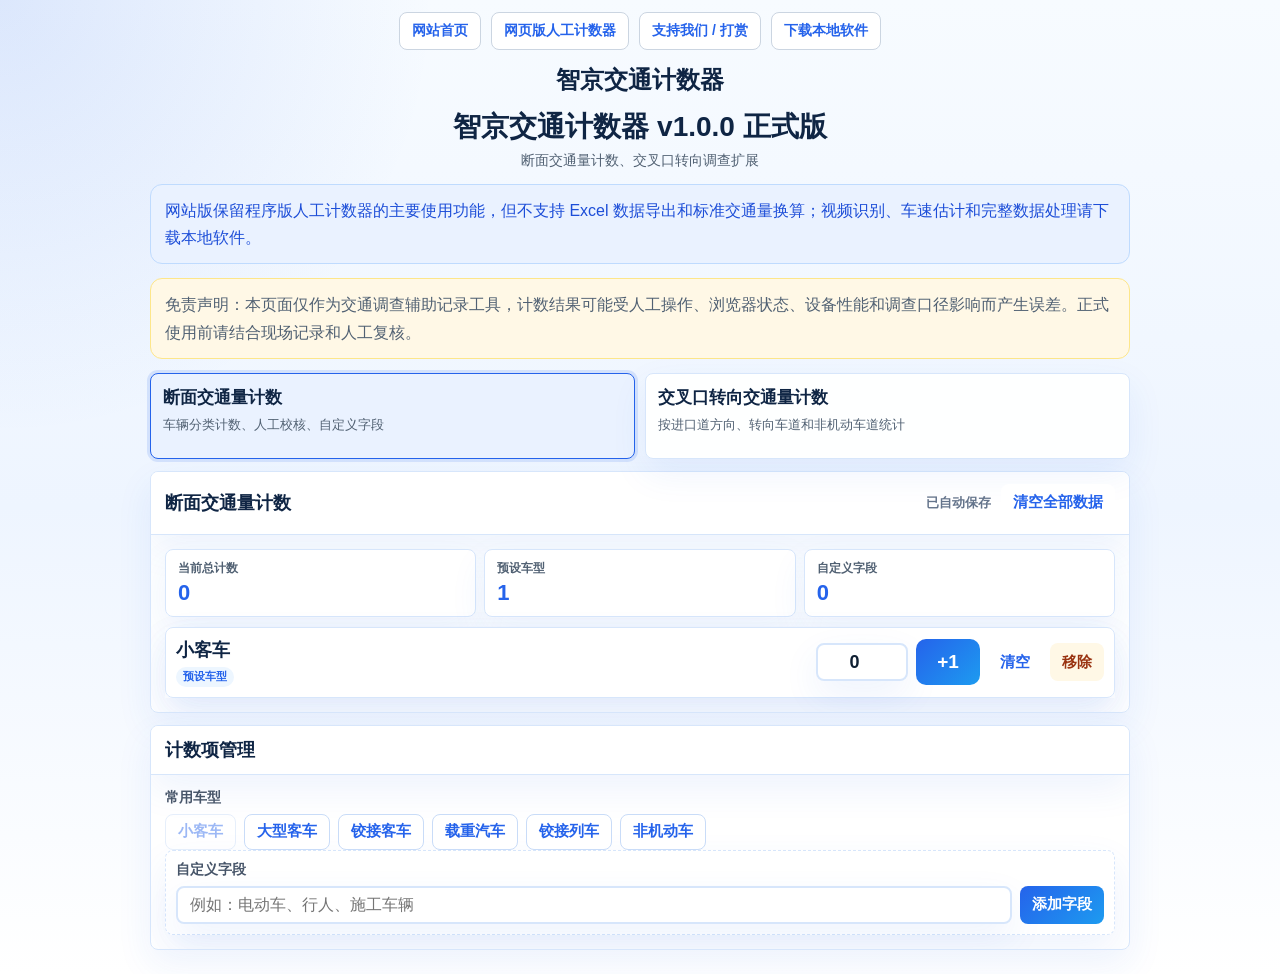
==== commit 5fbee94f: "更新计数器版本号为正式版" ====
--- a/counter.html
+++ b/counter.html
@@ -3,7 +3,7 @@
 <head>
   <meta charset="UTF-8">
   <meta name="viewport" content="width=device-width, initial-scale=1.0">
-  <title>智京交通计数器 v0.9.0-beta</title>
+  <title>智京交通计数器 v1.0.0 正式版</title>
   <link rel="icon" href="data:,">
   <style>
     * {
@@ -1110,7 +1110,7 @@
       <a href="https://github.com/15611434697lsr/-/releases/latest/download/trafficcounter.zip">下载本地软件</a>
     </nav>
     <div class="page-logo-text">智京交通计数器</div>
-    <h1 class="title">智京交通计数器 v0.9.0-beta</h1>
+    <h1 class="title">智京交通计数器 v1.0.0 正式版</h1>
     <p class="subtitle">断面交通量计数、交叉口转向调查扩展</p>
     <p class="website-mode-note">网站版保留程序版人工计数器的主要使用功能，但不支持 Excel 数据导出和标准交通量换算；视频识别、车速估计和完整数据处理请下载本地软件。</p>
     <p class="web-disclaimer-note">免责声明：本页面仅作为交通调查辅助记录工具，计数结果可能受人工操作、浏览器状态、设备性能和调查口径影响而产生误差。正式使用前请结合现场记录和人工复核。</p>
@@ -1967,3 +1967,4 @@
 
 
 
+
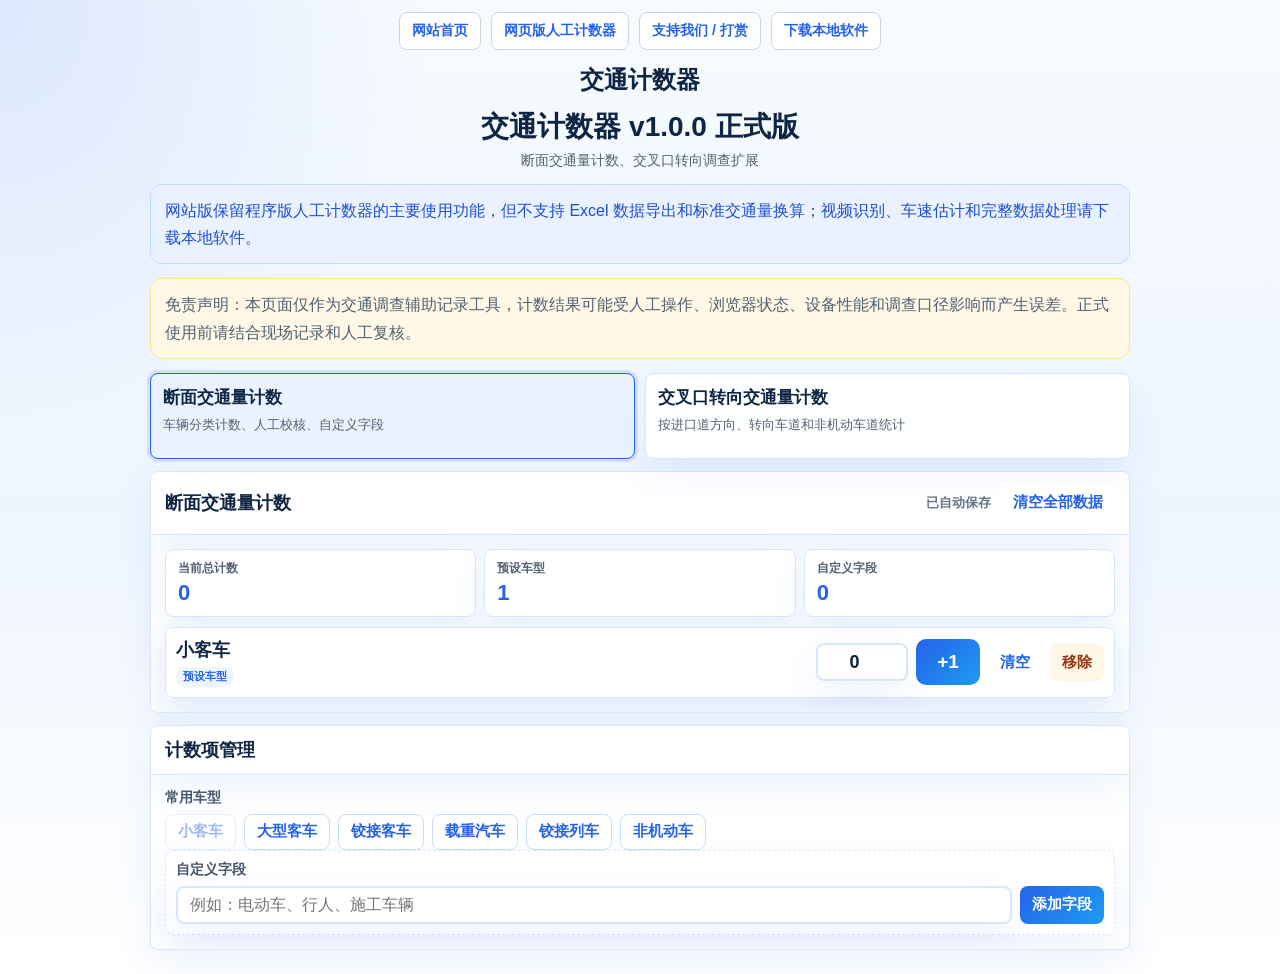
==== commit e3b588c0: "移除网站品牌名称" ====
--- a/counter.html
+++ b/counter.html
@@ -1,9 +1,9 @@
-﻿<!DOCTYPE html>
+<!DOCTYPE html>
 <html lang="zh-CN">
 <head>
   <meta charset="UTF-8">
   <meta name="viewport" content="width=device-width, initial-scale=1.0">
-  <title>智京交通计数器 v1.0.0 正式版</title>
+  <title>交通计数器 v1.0.0 正式版</title>
   <link rel="icon" href="data:,">
   <style>
     * {
@@ -21,7 +21,7 @@
     }
 
     body::before {
-      content: "ZhiJing交通计数器";
+      content: "交通计数器";
       position: fixed;
       top: 50%;
       left: 50%;
@@ -1049,7 +1049,239 @@
       border-color: #16a34a !important;
       color: #15803d !important;
     }
-  .page-logo-text{color:#0f2544;font-size:24px;font-weight:900;text-align:center;margin:0 auto 10px;} `</style>
+  .page-logo-text{color:#0f2544;font-size:24px;font-weight:900;text-align:center;margin:0 auto 10px;}
+
+    @media (max-width: 620px) {
+      body {
+        padding: 6px !important;
+      }
+
+      .app {
+        width: 100% !important;
+      }
+
+      .module-nav {
+        gap: 5px !important;
+        margin-bottom: 6px !important;
+      }
+
+      .module-nav a {
+        font-size: 12px !important;
+        padding: 6px 8px !important;
+      }
+
+      .page-logo-text,
+      .title,
+      .subtitle {
+        display: none !important;
+      }
+
+      .website-mode-note,
+      .web-disclaimer-note {
+        font-size: 12px !important;
+        line-height: 1.35 !important;
+        margin-bottom: 6px !important;
+        padding: 7px 9px !important;
+      }
+
+      .manual-module-grid {
+        grid-template-columns: repeat(2, minmax(0, 1fr)) !important;
+        gap: 6px !important;
+        margin-bottom: 8px !important;
+      }
+
+      .manual-module-card {
+        min-height: 40px !important;
+        padding: 7px 8px !important;
+      }
+
+      .manual-module-card strong {
+        font-size: 13px !important;
+        line-height: 1.2 !important;
+      }
+
+      .manual-module-card span {
+        display: none !important;
+      }
+
+      .section {
+        border-radius: 6px !important;
+        margin-bottom: 8px !important;
+      }
+
+      .section-header {
+        padding: 7px 8px !important;
+      }
+
+      .section-title {
+        font-size: 15px !important;
+      }
+
+      .section-body {
+        padding: 7px !important;
+      }
+
+      .summary-strip {
+        grid-template-columns: repeat(3, minmax(0, 1fr)) !important;
+        gap: 5px !important;
+        margin-bottom: 6px !important;
+      }
+
+      .summary-item {
+        border-radius: 6px !important;
+        padding: 5px 6px !important;
+      }
+
+      .summary-label {
+        font-size: 10px !important;
+        line-height: 1.1 !important;
+      }
+
+      .summary-value {
+        font-size: 18px !important;
+        line-height: 1.1 !important;
+        margin-top: 1px !important;
+      }
+
+      .counter-list,
+      .turning-lane-list {
+        gap: 5px !important;
+      }
+
+      .counter-list .counter-row {
+        grid-template-columns: minmax(66px, 1fr) 42px 48px 38px 38px !important;
+        gap: 4px !important;
+        min-height: 42px !important;
+        padding: 5px !important;
+      }
+
+      .counter-row > div:first-child {
+        min-width: 0 !important;
+      }
+
+      .counter-name {
+        font-size: 14px !important;
+        line-height: 1.15 !important;
+        overflow: hidden !important;
+        text-overflow: ellipsis !important;
+        white-space: nowrap !important;
+      }
+
+      .tag,
+      .turning-counter-head .counter-meta,
+      .turning-counter-row > .counter-meta {
+        display: none !important;
+      }
+
+      .count-input,
+      .field-input,
+      .lane-count-input {
+        border-radius: 6px !important;
+        font-size: 15px !important;
+        height: 32px !important;
+        padding: 0 4px !important;
+      }
+
+      .button {
+        border-radius: 6px !important;
+        font-size: 12px !important;
+        min-height: 32px !important;
+        min-width: 0 !important;
+        padding: 0 5px !important;
+      }
+
+      .count-plus {
+        font-size: 16px !important;
+        min-height: 34px !important;
+        min-width: 48px !important;
+      }
+
+      .turning-config-grid {
+        gap: 7px !important;
+      }
+
+      .lane-config-grid {
+        gap: 5px !important;
+      }
+
+      .lane-config-row {
+        grid-template-columns: minmax(0, 1fr) 52px !important;
+        gap: 5px !important;
+        padding: 5px 6px !important;
+      }
+
+      .lane-config-row strong,
+      .lane-label-inline {
+        font-size: 13px !important;
+        line-height: 1.1 !important;
+      }
+
+      .lane-icon {
+        height: 20px !important;
+        width: 20px !important;
+      }
+
+      .lane-group-title,
+      .lane-advanced-note {
+        font-size: 12px !important;
+      }
+
+      .lane-advanced summary {
+        min-height: 32px !important;
+        padding: 0 8px !important;
+      }
+
+      .turning-counter-block {
+        gap: 4px !important;
+        padding: 6px !important;
+      }
+
+      .turning-counter-head {
+        grid-template-columns: minmax(0, 1fr) auto !important;
+        gap: 5px !important;
+      }
+
+      .count-mode {
+        gap: 2px !important;
+        padding: 2px !important;
+      }
+
+      .count-mode button {
+        font-size: 11px !important;
+        min-height: 26px !important;
+        padding: 0 6px !important;
+      }
+
+      .turning-counter-row {
+        grid-template-columns: 42px 48px 34px 40px !important;
+        gap: 4px !important;
+        min-height: 42px !important;
+        padding: 5px !important;
+      }
+
+      .turning-lane-row {
+        grid-template-columns: 52px 42px 48px 34px 40px !important;
+        gap: 4px !important;
+        min-height: 42px !important;
+        padding: 5px !important;
+      }
+
+      .turning-lane-row .counter-meta {
+        font-size: 12px !important;
+        margin-top: 0 !important;
+      }
+
+      .preset-area {
+        gap: 5px !important;
+      }
+
+      .preset-button {
+        font-size: 12px !important;
+        min-height: 30px !important;
+        padding: 0 8px !important;
+      }
+    }
+  </style>
 </head>
 <body>
   <svg width="0" height="0" style="position:absolute" aria-hidden="true" focusable="false">
@@ -1105,12 +1337,12 @@
   <main class="app">
     <nav class="module-nav manual-module-nav" aria-label="模块导航">
       <a href="./index.html">网站首页</a>
-      <a href="./manual-counter.html">网页版人工计数器</a>
+      <a href="./counter.html">网页版人工计数器</a>
       <a href="./support.html">支持我们 / 打赏</a>
       <a href="https://github.com/15611434697lsr/-/releases/latest/download/trafficcounter.zip">下载本地软件</a>
     </nav>
-    <div class="page-logo-text">智京交通计数器</div>
-    <h1 class="title">智京交通计数器 v1.0.0 正式版</h1>
+    <div class="page-logo-text">交通计数器</div>
+    <h1 class="title">交通计数器 v1.0.0 正式版</h1>
     <p class="subtitle">断面交通量计数、交叉口转向调查扩展</p>
     <p class="website-mode-note">网站版保留程序版人工计数器的主要使用功能，但不支持 Excel 数据导出和标准交通量换算；视频识别、车速估计和完整数据处理请下载本地软件。</p>
     <p class="web-disclaimer-note">免责声明：本页面仅作为交通调查辅助记录工具，计数结果可能受人工操作、浏览器状态、设备性能和调查口径影响而产生误差。正式使用前请结合现场记录和人工复核。</p>
@@ -1120,7 +1352,7 @@
         <strong>断面交通量计数</strong>
         <span>车辆分类计数、人工校核、自定义字段</span>
       </button>
-      <button class="manual-module-card" id="turningMovementTab" type="button" onclick="selectManualModule('turningMovement')">
+      <button class="manual-module-card" id="turningMovementTab" type="button" onclick="selectManualModule('turningMovement'); scheduleTurningRender()">
         <strong>交叉口转向交通量计数</strong>
         <span>按进口道方向、转向车道和非机动车道统计</span>
       </button>
@@ -1366,6 +1598,28 @@
       document.getElementById("turningMovementModule").hidden = trafficActive;
       document.getElementById("trafficVolumeTab").classList.toggle("active", trafficActive);
       document.getElementById("turningMovementTab").classList.toggle("active", !trafficActive);
+      if (!trafficActive) scheduleTurningRender();
+    }
+
+    function ensureTurningDefaults() {
+      const hasActiveLane = TURNING_TYPES.some(type => effectiveTurningLaneCount(type.key) > 0);
+      if (hasActiveLane) return;
+      turningMovement.lanes.left = 1;
+      turningMovement.lanes.through = 1;
+      turningMovement.lanes.right = 1;
+      turningMovement.lanes.nonMotor = 1;
+      normalizeTurningLaneCounts();
+    }
+
+    function scheduleTurningRender() {
+      window.setTimeout(() => {
+        ensureTurningDefaults();
+        renderTurningMovement();
+      }, 0);
+      window.setTimeout(() => {
+        ensureTurningDefaults();
+        renderTurningMovement();
+      }, 120);
     }
 
     function normalizeName(name) {
@@ -1958,13 +2212,7 @@
     loadTurningMovement();
     handlePendingVideoImport();
     renderCounters();
-    renderTurningMovement();
+    scheduleTurningRender();
   </script>
 </body>
 </html>
-
-
-
-
-
-
